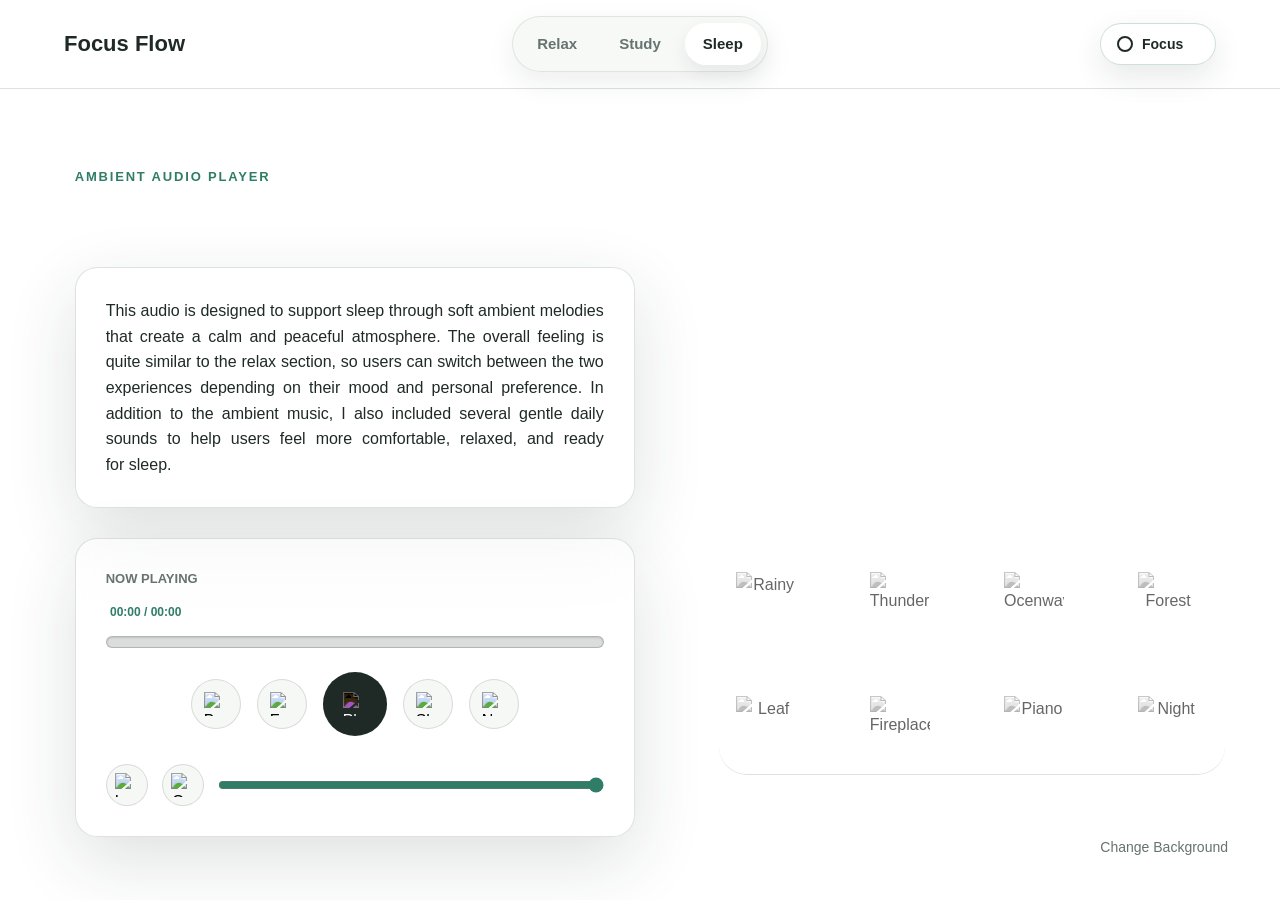
==== sleep.html @ 8169e8b4 "up" ====
<!DOCTYPE html>
<html lang="en">
  <head>
    <meta charset="UTF-8" />
    <meta name="viewport" content="width=device-width, initial-scale=1.0" />
    <title>Focus Flow</title>
    <!-- add the font family of your choice -->
    <link rel="icon" href="image.jpg" type="image/jpg">
    <link rel="stylesheet" href="reset.css" />
    <link rel="stylesheet" href="style.css" />
    <script src="script.js" defer></script>
  </head>
  <body>
     <div id="focus-overlay" class="hidden"></div>

    <!-- Header Section -->
    <header class="site-header">
      <a class="logo" href="#">Focus Flow</a>
<nav class="navbar" aria-label="Main navigation">
  <a href="index.html">Relax</a>
  <a href="study.html">Study</a>
  <a class="active" href="sleep.html">Sleep</a>
</nav>
      </nav>
      <button
        id="focus-btn"
        type="button"
        aria-pressed="false"
        onclick="toggleFocusMode()"
      >
        <span class="focus-btn-icon" aria-hidden="true"></span>
        <span class="focus-btn-text">Focus</span>
      </button>
    </header>

        <video autoplay loop muted plays-inline 
    class ="back-video" id ="bg-video2">
      <source src ="sleep.mp4" type ="video/mp4">
    </video>

<button id = "change-bg-btn" onclick="nextBackground()">
  Change Background
</button>

    <!-- Main Content Section -->
    <main>
      <section class="container">
       <div class="main-content">
          <p class="left-side">Ambient audio player</p>
          <h1 style = " color:rgb(255, 255, 255)">Sleep Music</h1>
          <p class="intro"
          style = "text-align: justify;">
           This audio is designed to support sleep through soft ambient melodies that create a calm and peaceful atmosphere. 
           The overall feeling is quite similar to the relax section, so users can switch between the two experiences depending on their mood and personal preference. 
           In addition to the ambient music, I also included several gentle daily sounds to help users feel more comfortable, relaxed, and ready for sleep.
          </p>
    <!-- Media Player Section -->
       <div class="media-player focus-target">
         <div class="track-info">
              <span>Now playing</span>
            </div>
        <audio id="custom-audio-player" controls>
          <source
            src="https://thelongesthumstore.sgp1.cdn.digitaloceanspaces.com/IM-2250/erokia_ambient-wave-56-msfxp7-78.mp3"
            type="audio/mp3"
          />
        </audio>

          <div id="time-box" class="focus-visible">
            <span id="curtimetext">00:00</span> /
            <span id="durtimetext">00:00</span>
          </div>

          <div class="progress-bar focus-visible">
            <span id="progress-bar-fill"></span>
          </div>

           <div class="custom-controls"
           style="justify-content: center;">

             <button id="back-part-2" onclick="toggleBack2()">
            <img
              id="Back"
              src="https://img.icons8.com/?size=100&id=410&format=png&color=000000"
              alt="Back Button"
              width="24"
              height="24"
            />
          </button>

            <button id="fast" onclick="toggleFast()">
            <img
              id="fast-img"
              src="https://img.icons8.com/?size=100&id=406&format=png&color=000000"
              alt="Fast Button"
              width="24"
              height="24"
            />
          </button>

          <button id="play-pause-btn" onclick="togglePlayPause()"
           style="justify-content: center;">
            <img
              id="play-pause-img"
              src="https://img.icons8.com/ios-glyphs/30/play--v1.png"
              alt="Play Button"
              width="24"
              height="24"
            />
          </button>

            <button id="slow" onclick="toggleSlow()">
            <img
              id="slow-img"
              src="https://img.icons8.com/?size=100&id=404&format=png&color=000000"
              alt="Slow Button"
              width="24"
              height="24"
            />
          </button>

          <button id="end" onclick="toggleEnd()">
            <img
              id="end-img"
              src="https://img.icons8.com/?size=100&id=408&format=png&color=000000"
              alt="Next Button"
              width="24"
              height="24"
            />
          </button>

      </div>

       <div class="volume-controls"  >

          <button id="loop-sound" onclick="toggleLoop()">
              <img
              id="loop-img"
              src="https://img.icons8.com/?size=100&id=412&format=png&color=000000"
              alt="Loop Button"
              width="24"
              height="24"
              />
          </button>

          <button id="on-off-sound" onclick="toggleOnOff()">
              <img
              id="on-off-img"
              src="https://img.icons8.com/?size=100&id=641&format=png&color=000000"
              alt="On Sound Button"
              width="24"
              height="24"
              />
          </button>
          <input id="volume-slider" type="range" min="0" max="100" value="100" step="1">
          </div>
          </div> 
       </div>

          <div class="main-image"
          style ="margin-bottom: -135px;">


          <audio id="rainy-audio" loop>
          <source 
          src="rainy.mp3"
          type="audio/mp3"
          />
          </audio>
          <button id="rainy-sound" onclick="toggleRainy()">
          <img
            src="https://img.icons8.com/?size=100&id=656&format=png&color=000000"
            alt="Rainy"
          />
          </button>


          <audio id ="thunderstorm-audio" loop>
            <source 
            src="thunderstorm.mp3"
            type="audio/mp3"
            />
          </audio>
          <button id="thunderstorm-sound" onclick="toggleThunderstorm()">
          <img 
          src="https://img.icons8.com/?size=100&id=41144&format=png&color=000000"
          alt="Thunderstorm"
          />
          </button>


          <audio id ="ocean-audio" loop>
            <source 
            src="ocean.mp3"
            type="audio/mp3"
            />
          </audio>
          <button id="ocean-sound" onclick="toggleOcean()">
          <img
          src="https://img.icons8.com/?size=100&id=3023&format=png&color=000000"
          alt="Ocenwave"
          />
          </button>


          <audio id ="forest-audio" loop>
            <source 
            src="forest.mp3"
            type="audio/mp3"
            />
          </audio>
          <button id="forest-sound" onclick="toggleForest()">
          <img
          src="https://img.icons8.com/?size=100&id=c7F4PAaUzo4O&format=png&color=000000"
          alt="Forest"
          />
          </button>


          <audio id ="leaf-audio" loop>
            <source 
            src="leaf.mp3"
            type="audio/mp3"
            />
          </audio>
          <button id="leaf-sound" onclick="toggleLeaf()">
          <img
          src="https://img.icons8.com/?size=100&id=15803&format=png&color=000000"
          alt="Leaf"
          />
          </button>


          <audio id ="fire-audio" loop>
            <source 
            src="fire.mp3"
            type="audio/mp3"
            />
          </audio>
          <button id="fire-sound" onclick="toggleFire()">
          <img
          src="https://img.icons8.com/?size=100&id=39125&format=png&color=000000"
          alt="Fireplace"
          />
          </button>


          <audio id ="piano-audio" loop>
            <source 
            src="piano.mp3"
            type="audio/mp3"
            />
          </audio>
          <button id="piano-sound" onclick="togglePiano()">
          <img
          src="https://img.icons8.com/?size=100&id=1893&format=png&color=000000"
          alt="Piano"
          />
          </button>


          <audio id ="night-audio" loop>
            <source 
            src="night.mp3"
            type="audio/mp3"
            />
          </audio>
          <button id="night-sound" onclick="toggleNight()">
          <img
          src="https://img.icons8.com/?size=100&id=25031&format=png&color=000000"
          alt="Night"
          />
        </div>
      </section>
  </body>
</html>
---- style.css ----
:root {
  --bg: #eef3ef;
  --surface: #ffffff;
  --surface-soft: #f6f8f6;
  --text: #1f2a27;
  --muted: #66736f;
  --line: rgba(31, 42, 39, 0.14);
  --accent: #2f7d67;
  --shadow: 0 24px 70px rgba(31, 42, 39, 0.14);
}

body,
h1,
h2,
p,
ul {
  margin: 0;
  padding: 0;
}

h1 {
  font-size: clamp(45px, 7vw, 50px);
  line-height: 0.95;
  letter-spacing: 0;
}

body {
  min-height: 100vh;
  color: var(--text);
  font-family: "Arial", sans-serif;
  line-height: 1.6;
  display: flex;
  flex-direction: column;
  align-items: center;
  justify-content: space-between;
}

button,
input {
  font: inherit;
}

button {
  border: 0;
}

a {
  color: inherit;
}

/* Add additional styles as needed */

.back-video {
  position: fixed;
  top: 0;
  left: 0;
  width: 100vw;
  height: 100vh;
  object-fit: cover;
  z-index: -1;
  transition: opacity 0.5s ease;
}

#change-bg-btn {
  position: fixed;
  bottom: 30px;
  right: 30px;
  z-index: 9999;
  padding: 12px 22px;
  color: #66736f;
  border: none;
  border-radius: 999px;
  cursor: pointer;
  font-size: 14px;
  background: rgba(255, 255, 255, 0.845);
  backdrop-filter: blur(18px);
}

#change-bg-btn:active {
  transform: scale(0.96);
}

/* Header styling */
.site-header {
  position: sticky;
  top: 0;
  z-index: 20;
  width: 100%;
  display: grid;
  grid-template-columns: 1fr auto 1fr;
  align-items: center;
  gap: 24px;
  padding: 16px clamp(18px, 5vw, 64px);
  background: rgba(255, 255, 255, 0.201);
  border-bottom: 1px solid var(--line);
  backdrop-filter: blur(18px);
}

.logo {
  text-decoration:none;
  font-size: 22px;
  font-weight: 800;
  letter-spacing: 0;
}

/* Navigation styling */
.navbar {
  display: flex;
  align-items: center;
  justify-content: center;
  gap: 6px;
  justify-self: center;
  padding: 6px;
  border: 1px solid rgba(31, 42, 39, 0.1);
  border-radius: 999px;
  background: rgba(246, 248, 246, 0.86);
  box-shadow: 0 10px 28px rgba(31, 42, 39, 0.08);
}

.navbar a {
  position: relative;
  text-decoration: none;
  font-size: 15px;
  font-weight: 700;
  color: var(--muted);
  padding: 9px 18px;
  border-radius: 999px;
  transition:
    color 0.2s ease,
    background-color 0.2s ease,
    box-shadow 0.2s ease;
}

.navbar a:hover {
  color: var(--text);
  background: #ffffff;
  box-shadow: 0 8px 18px rgba(31, 42, 39, 0.08);
}
.navbar a.active {
  color: var(--text);
  background: #ffffff;
  box-shadow: 0 8px 18px rgba(31, 42, 39, 0.08);
}

#focus-overlay {
  position: fixed;
  inset: 0;
  width: 100vw;
  height: 100vh;
  background:
    radial-gradient(circle at center, rgba(255, 255, 255, 0.32), rgba(31, 42, 39, 0.28)),
    rgba(238, 243, 239, 0.68);
  backdrop-filter: blur(8px) saturate(0.9);
  z-index: 80;
}

.hidden {
  display: none;
}

.focus-visible {
  position: relative;
  z-index: 120;
}

#focus-btn {
  position: relative;
  z-index: 120;
  justify-self: end;
  display: inline-flex;
  align-items: center;
  gap: 9px;
  min-width: 116px;
  height: 42px;
  padding: 0 16px;
  border: 1px solid rgba(47, 125, 103, 0.24);
  border-radius: 999px;
  background: rgba(255, 255, 255, 0.84);
  color: var(--text);
  cursor: pointer;
  font-size: 14px;
  font-weight: 800;
  box-shadow: 0 12px 30px rgba(31, 42, 39, 0.1);
  transition:
    transform 0.18s ease,
    background-color 0.18s ease,
    border-color 0.18s ease,
    box-shadow 0.18s ease,
    color 0.18s ease;
}

#focus-btn:hover {
  transform: translateY(-1px);
  border-color: rgba(47, 125, 103, 0.5);
  background: #ffffff;
  box-shadow: 0 16px 34px rgba(31, 42, 39, 0.14);
}

#focus-btn:focus-visible {
  outline: 3px solid rgba(47, 125, 103, 0.28);
  outline-offset: 3px;
}

.focus-btn-icon {
  width: 16px;
  height: 16px;
  border: 2px solid currentColor;
  border-radius: 50%;
  box-shadow: inset 0 0 0 4px #ffffff;
}

body.is-focus-mode {
  overflow: hidden;
}

body.is-focus-mode .site-header {
  z-index: 130;
  border-color: transparent;
  background: transparent;
  backdrop-filter: none;
  pointer-events: none;
}

body.is-focus-mode .logo,
body.is-focus-mode .navbar {
  opacity: 0;
  visibility: hidden;
}

body.is-focus-mode .focus-target {
  z-index: 120;
  box-shadow:
    0 26px 80px rgba(31, 42, 39, 0.24),
    0 0 0 1px rgba(255, 255, 255, 0.9);
}

body.is-focus-mode #focus-btn {
  border-color: rgba(47, 125, 103, 0.7);
  background: var(--accent);
  color: #ffffff;
  pointer-events: auto;
  box-shadow: 0 18px 38px rgba(47, 125, 103, 0.25);
}

body.is-focus-mode .focus-btn-icon {
  background: #ffffff;
  box-shadow: inset 0 0 0 4px var(--accent);
}

/* Create a container for the main content */
.container {
  min-height: calc(100vh - 92px);
  display: grid;
  grid-template-columns: minmax(0, 1.05fr) minmax(360px, 0.95fr);
  align-items: center;
  gap: clamp(24px, 5vw, 64px);
  padding: 46px 0 34px;
}

/* imgage on right side*/
.main-content {
  max-width: 560px;
}

.main-image {
  margin-top: 190px;
  display: grid;
  grid-template-columns: repeat(4, 1fr);
  margin-left: 20px;
  gap: 30px; 
  height: 220px;
  width: 100%;
  border-radius: 28px;
  overflow: hidden;
 background: rgba(255, 255, 255, 0.284);
  border-bottom: 1px solid var(--line);
  backdrop-filter: blur(18px);
}

.main-image img {
  filter: grayscale(100%);
  opacity: 0.6;
  transition: all 0.2s ease;
  margin-left: 17px;
  width: 60px;
  height: 60px;
  object-fit: cover;
}

.main-image img:hover {
  filter: none;
  opacity: 1;
  transform: scale(1.1);
}

#rainy-sound {
  background: transparent;
  border: none;           
  padding: 0;            
  cursor: pointer;
}

#thunderstorm-sound {
  background: transparent;
  border: none;           
  padding: 0;            
  cursor: pointer;
}

#ocean-sound {
  background: transparent;
  border: none;           
  padding: 0;            
  cursor: pointer;
}

#forest-sound {
  background: transparent;
  border: none;           
  padding: 0;            
  cursor: pointer;
}

#leaf-sound {
  background: transparent;
  border: none;           
  padding: 0;            
  cursor: pointer;
}

#fire-sound {
  background: transparent;
  border: none;           
  padding: 0;            
  cursor: pointer;
}

#piano-sound {
  background: transparent;
  border: none;           
  padding: 0;            
  cursor: pointer;
}

#night-sound {
  background: transparent;
  border: none;           
  padding: 0;            
  cursor: pointer;
}

/* edit left side*/
.left-side {
  margin-bottom: 10px;
  color: var(--accent);
  font-size: 13px;
  font-weight: 800;
  letter-spacing: 0.14em;
  text-transform: uppercase;
}

/* Media player styling */
.intro {
  margin: 22px 0 30px;
  padding: clamp(20px, 4vw, 30px);
  border: 1px solid var(--line);
  border-radius: 22px;
  background: rgba(255, 255, 255, 0.315);
  box-shadow: var(--shadow);
  backdrop-filter: blur(18px);
}

.media-player {
  position: relative;
  width: 100%;
  display: grid;
  gap: 18px;
  padding: clamp(20px, 4vw, 30px);
  border: 1px solid var(--line);
  border-radius: 22px;
  background: rgba(255, 255, 255, 0.446);
  box-shadow: var(--shadow);
  backdrop-filter: blur(18px);
}

.media-player audio {
  display: none;
  max-width: 100%;
}

.track-info {
  display: grid;
  gap: 2px;
}

.track-info span {
  color: var(--muted);
  font-size: 13px;
  font-weight: 700;
  text-transform: uppercase;
}

.custom-controls,
.volume-controls {
  display: flex;
  align-items: center;
}

.custom-controls {
  justify-content: center;
  gap: 16px;
  padding: 6px 0;
}

.volume-controls {
  justify-content: space-between;
  gap: 14px;
  padding-top: 4px;
}

.custom-controls button,
.volume-controls button {
  display: grid;
  place-items: center;
  cursor: pointer;
  border: 1px solid var(--line);
  border-radius: 50%;
  background: var(--surface-soft);
  transition:
    transform 0.18s ease,
    background-color 0.18s ease,
    border-color 0.18s ease;
}

.custom-controls button {
  width: 50px;
  height: 50px;
}

#play-pause-btn {
  width: 64px;
  height: 64px;
  background: var(--text);
}

#play-pause-btn img {
  filter: invert(1);
}

.volume-controls button {
  width: 42px;
  height: 42px;
  flex: 0 0 auto;
}

.custom-controls button:hover,
.volume-controls button:hover {
  transform: translateY(-2px);
  background: #ffffff;
  border-color: rgba(47, 125, 103, 0.42);
}

.volume-controls button.is-active {
  background: rgba(47, 125, 103, 0.12);
  border-color: rgba(47, 125, 103, 0.6);
}

#volume-slider {
  width: 100%;
  min-width: 120px;
  accent-color: var(--accent);
}

.progress-bar {
  position: relative;
  border-radius: 50px;
  border: 1px solid rgba(31, 42, 39, 0.22);
  width: 100%;
  height: 12px;
  background: rgba(31, 42, 39, 0.16);
  margin-top: 10px;
  cursor: pointer;
  touch-action: none;
  user-select: none;
  z-index: 4000;
  box-shadow: inset 0 1px 2px rgba(31, 42, 39, 0.14);
  transition:
    height 0.16s ease,
    border-color 0.16s ease,
    background-color 0.16s ease;
}

.progress-bar::before {
  content: "";
  position: absolute;
  inset: -10px 0;
}

.progress-bar span {
  position: relative;
  display: block;
  width: 0;
  height: 100%;
  border-radius: inherit;
  background: var(--accent);
  transition: width 0.12s linear;
  animation: colorChange 70s infinite alternate;
  will-change: width;
}

.progress-bar span::after {
  content: "";
  position: absolute;
  top: 50%;
  right: -8px;
  width: 18px;
  height: 18px;
  border: 3px solid #ffffff;
  border-radius: 50%;
  background: var(--accent);
  box-shadow: 0 5px 14px rgba(31, 42, 39, 0.2);
  transform: translateY(-50%) scale(0.9);
  opacity: 0;
  transition:
    opacity 0.16s ease,
    transform 0.16s ease;
}

.progress-bar:hover,
.progress-bar.is-seeking {
  height: 14px;
  border-color: rgba(47, 125, 103, 0.42);
  background: rgba(47, 125, 103, 0.16);
}

.progress-bar:hover span::after,
.progress-bar.is-seeking span::after {
  opacity: 1;
  transform: translateY(-50%) scale(1);
}

.progress-bar.is-seeking span {
  transition: none;
}

#time-box{
  display:inline-block;
  width: 80px;
  text-align: center;
  color:#2f7d67;
  font-size: 12px;
  margin-bottom: -15px;
  margin-top: -5px;
  z-index: 4000;
  font-weight: bold;
}


/* Footer styling */
footer {
  color: var(--main-text-color);
  text-align: center;
  padding: 10px 0;
  width: 100%;
}
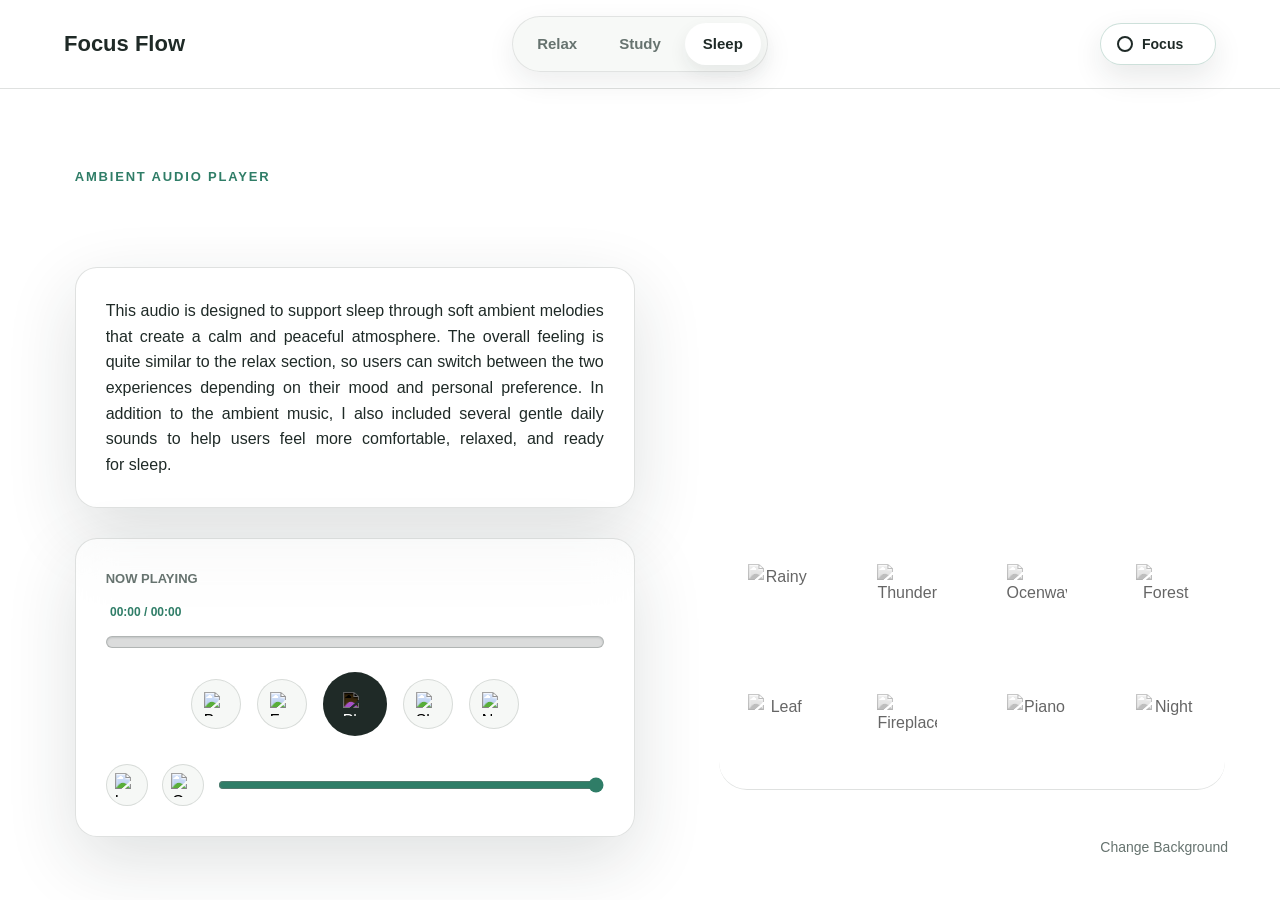
==== commit 4447b067: "up" ====
--- a/sleep.html
+++ b/sleep.html
@@ -161,6 +161,7 @@
           style ="margin-bottom: -135px;">
 
 
+          <div class ="sound-item">
           <audio id="rainy-audio" loop>
           <source 
           src="rainy.mp3"
@@ -173,8 +174,11 @@
             alt="Rainy"
           />
           </button>
-
-
+          <input type="range" min="0" max="100" value="100" id="rainy-volume" class="sound-volume" /> 
+          </div>
+
+
+          <div class ="sound-item">
           <audio id ="thunderstorm-audio" loop>
             <source 
             src="thunderstorm.mp3"
@@ -187,8 +191,11 @@
           alt="Thunderstorm"
           />
           </button>
-
-
+          <input type="range" min="0" max="100" value="100" id="thunderstorm-volume" class="sound-volume" /> 
+          </div>
+
+
+          <div class ="sound-item">
           <audio id ="ocean-audio" loop>
             <source 
             src="ocean.mp3"
@@ -201,8 +208,11 @@
           alt="Ocenwave"
           />
           </button>
-
-
+          <input type="range" min="0" max="100" value="100" id="ocean-volume" class="sound-volume" /> 
+          </div>
+
+
+          <div class ="sound-item">
           <audio id ="forest-audio" loop>
             <source 
             src="forest.mp3"
@@ -215,8 +225,11 @@
           alt="Forest"
           />
           </button>
-
-
+          <input type="range" min="0" max="100" value="100" id="forest-volume" class="sound-volume" /> 
+          </div>
+
+
+          <div class ="sound-item">
           <audio id ="leaf-audio" loop>
             <source 
             src="leaf.mp3"
@@ -229,8 +242,11 @@
           alt="Leaf"
           />
           </button>
-
-
+          <input type="range" min="0" max="100" value="100" id="leaf-volume" class="sound-volume" /> 
+          </div>
+
+
+          <div class ="sound-item">
           <audio id ="fire-audio" loop>
             <source 
             src="fire.mp3"
@@ -243,8 +259,11 @@
           alt="Fireplace"
           />
           </button>
-
-
+          <input type="range" min="0" max="100" value="100" id="fire-volume" class="sound-volume" /> 
+          </div>
+
+
+          <div class ="sound-item">
           <audio id ="piano-audio" loop>
             <source 
             src="piano.mp3"
@@ -257,8 +276,11 @@
           alt="Piano"
           />
           </button>
-
-
+          <input type="range" min="0" max="100" value="100" id="piano-volume" class="sound-volume" /> 
+          </div>
+
+
+          <div class ="sound-item">
           <audio id ="night-audio" loop>
             <source 
             src="night.mp3"
@@ -270,6 +292,10 @@
           src="https://img.icons8.com/?size=100&id=25031&format=png&color=000000"
           alt="Night"
           />
+          </button>
+          <input type="range" min="0" max="100" value="100" id="night-volume" class="sound-volume" /> 
+          </div>
+
         </div>
       </section>
   </body>
--- a/style.css
+++ b/style.css
@@ -267,24 +267,24 @@
   display: grid;
   grid-template-columns: repeat(4, 1fr);
   margin-left: 20px;
-  gap: 30px; 
-  height: 220px;
+  gap: 10px; 
+  height: 250px;
   width: 100%;
   border-radius: 28px;
   overflow: hidden;
- background: rgba(255, 255, 255, 0.284);
+  background: rgba(255, 255, 255, 0.284);
   border-bottom: 1px solid var(--line);
   backdrop-filter: blur(18px);
 }
 
 .main-image img {
+  justify-content: center;
   filter: grayscale(100%);
   opacity: 0.6;
   transition: all 0.2s ease;
-  margin-left: 17px;
   width: 60px;
   height: 60px;
-  object-fit: cover;
+  margin-top: -10px;
 }
 
 .main-image img:hover {
@@ -293,12 +293,41 @@
   transform: scale(1.1);
 }
 
+.main-image button.active img {
+  filter: none;
+  opacity: 1;
+  transform: scale(1.1);
+}
+
+.sound-item {
+  position: relative;
+  display: flex;
+  justify-content: center;
+  align-items: center;
+}
+
+.sound-volume {
+  position: absolute;
+  bottom: 7px;
+  left: 52%;
+  transform: translateX(-50%);
+  width: 80px;
+  opacity: 0;
+  transition: all 0.3s ease;
+  accent-color: white;
+}
+
+.sound-item button.active + .sound-volume {
+  opacity: 1;
+}
+
 #rainy-sound {
   background: transparent;
   border: none;           
   padding: 0;            
   cursor: pointer;
 }
+
 
 #thunderstorm-sound {
   background: transparent;
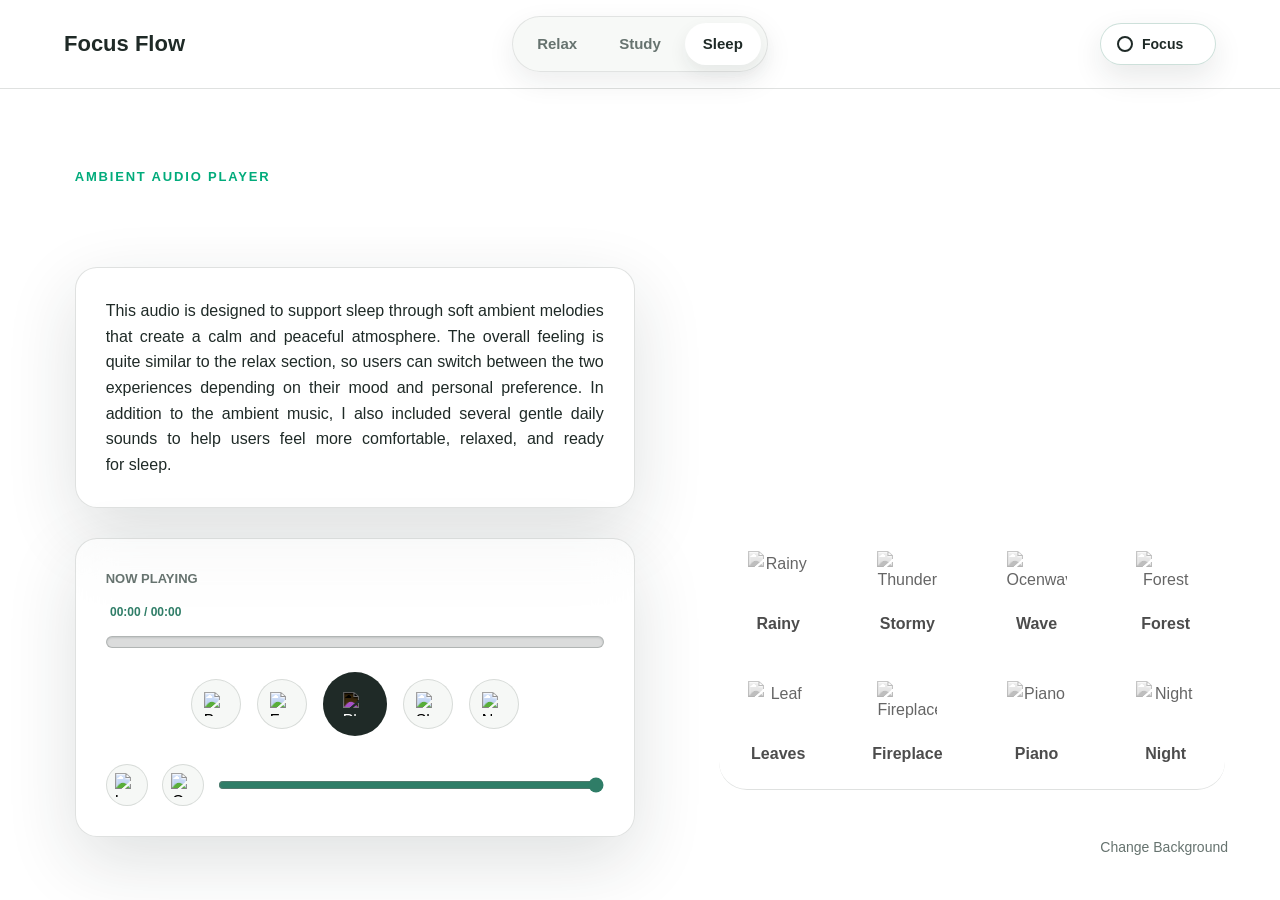
==== commit b07b663d: "up" ====
--- a/sleep.html
+++ b/sleep.html
@@ -175,6 +175,7 @@
           />
           </button>
           <input type="range" min="0" max="100" value="100" id="rainy-volume" class="sound-volume" /> 
+          <p style="color: #4c4c4c"><b> Rainy</b> </p>
           </div>
 
 
@@ -192,6 +193,7 @@
           />
           </button>
           <input type="range" min="0" max="100" value="100" id="thunderstorm-volume" class="sound-volume" /> 
+          <p style="color: #4c4c4c"><b> Stormy </b> </p>
           </div>
 
 
@@ -209,6 +211,7 @@
           />
           </button>
           <input type="range" min="0" max="100" value="100" id="ocean-volume" class="sound-volume" /> 
+          <p style="color: #4c4c4c"><b> Wave </b> </p>
           </div>
 
 
@@ -226,6 +229,7 @@
           />
           </button>
           <input type="range" min="0" max="100" value="100" id="forest-volume" class="sound-volume" /> 
+          <p style="color: #4c4c4c"><b> Forest </b> </p>
           </div>
 
 
@@ -243,6 +247,7 @@
           />
           </button>
           <input type="range" min="0" max="100" value="100" id="leaf-volume" class="sound-volume" /> 
+          <p style="color: #4c4c4c"><b> Leaves </b> </p>
           </div>
 
 
@@ -260,6 +265,7 @@
           />
           </button>
           <input type="range" min="0" max="100" value="100" id="fire-volume" class="sound-volume" /> 
+          <p style="color: #4c4c4c"><b> Fireplace </b> </p>
           </div>
 
 
@@ -277,6 +283,7 @@
           />
           </button>
           <input type="range" min="0" max="100" value="100" id="piano-volume" class="sound-volume" /> 
+          <p style="color: #4c4c4c"><b> Piano </b> </p>
           </div>
 
 
@@ -294,6 +301,7 @@
           />
           </button>
           <input type="range" min="0" max="100" value="100" id="night-volume" class="sound-volume" /> 
+          <p style="color: #4c4c4c"><b> Night </b> </p>
           </div>
 
         </div>
--- a/style.css
+++ b/style.css
@@ -1,6 +1,5 @@
 :root {
-  --bg: #eef3ef;
-  --surface: #ffffff;
+
   --surface-soft: #f6f8f6;
   --text: #1f2a27;
   --muted: #66736f;
@@ -304,6 +303,7 @@
   display: flex;
   justify-content: center;
   align-items: center;
+  flex-direction: column;
 }
 
 .sound-volume {
@@ -381,7 +381,7 @@
 /* edit left side*/
 .left-side {
   margin-bottom: 10px;
-  color: var(--accent);
+  color: #01ab7b;
   font-size: 13px;
   font-weight: 800;
   letter-spacing: 0.14em;
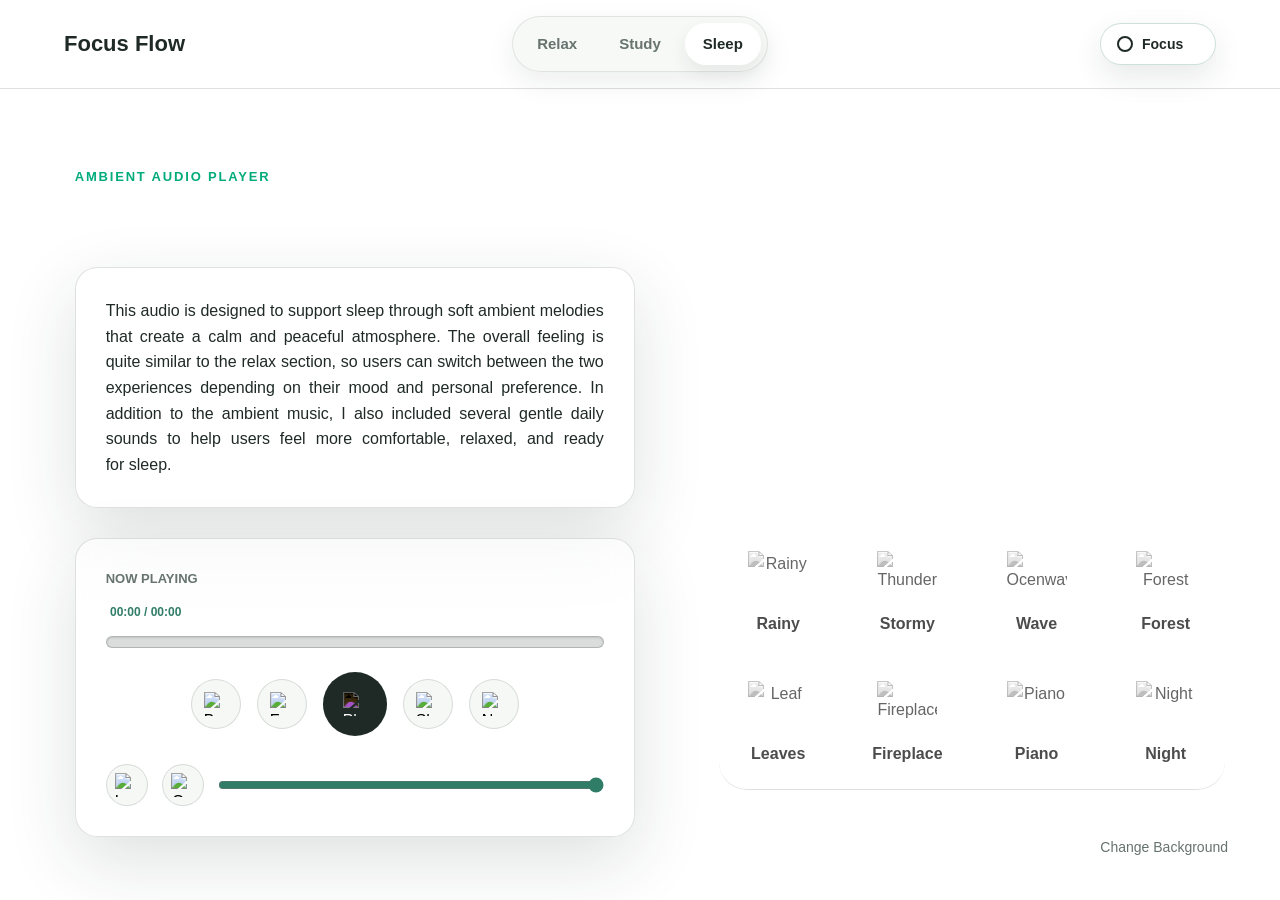
==== commit 5e24d885: "." ====
--- a/sleep.html
+++ b/sleep.html
@@ -5,6 +5,7 @@
     <meta name="viewport" content="width=device-width, initial-scale=1.0" />
     <title>Focus Flow</title>
     <!-- add the font family of your choice -->
+     <link href="https://fonts.googleapis.com/css2?family=Space+Grotesk:wght@300;400;500;600&display=swap" rel="stylesheet">
     <link rel="icon" href="image.jpg" type="image/jpg">
     <link rel="stylesheet" href="reset.css" />
     <link rel="stylesheet" href="style.css" />
--- a/style.css
+++ b/style.css
@@ -1,5 +1,4 @@
 :root {
-
   --surface-soft: #f6f8f6;
   --text: #1f2a27;
   --muted: #66736f;
@@ -49,15 +48,13 @@
 
 /* Add additional styles as needed */
 
+/* Background video*/
 .back-video {
   position: fixed;
-  top: 0;
-  left: 0;
   width: 100vw;
   height: 100vh;
   object-fit: cover;
   z-index: -1;
-  transition: opacity 0.5s ease;
 }
 
 #change-bg-btn {
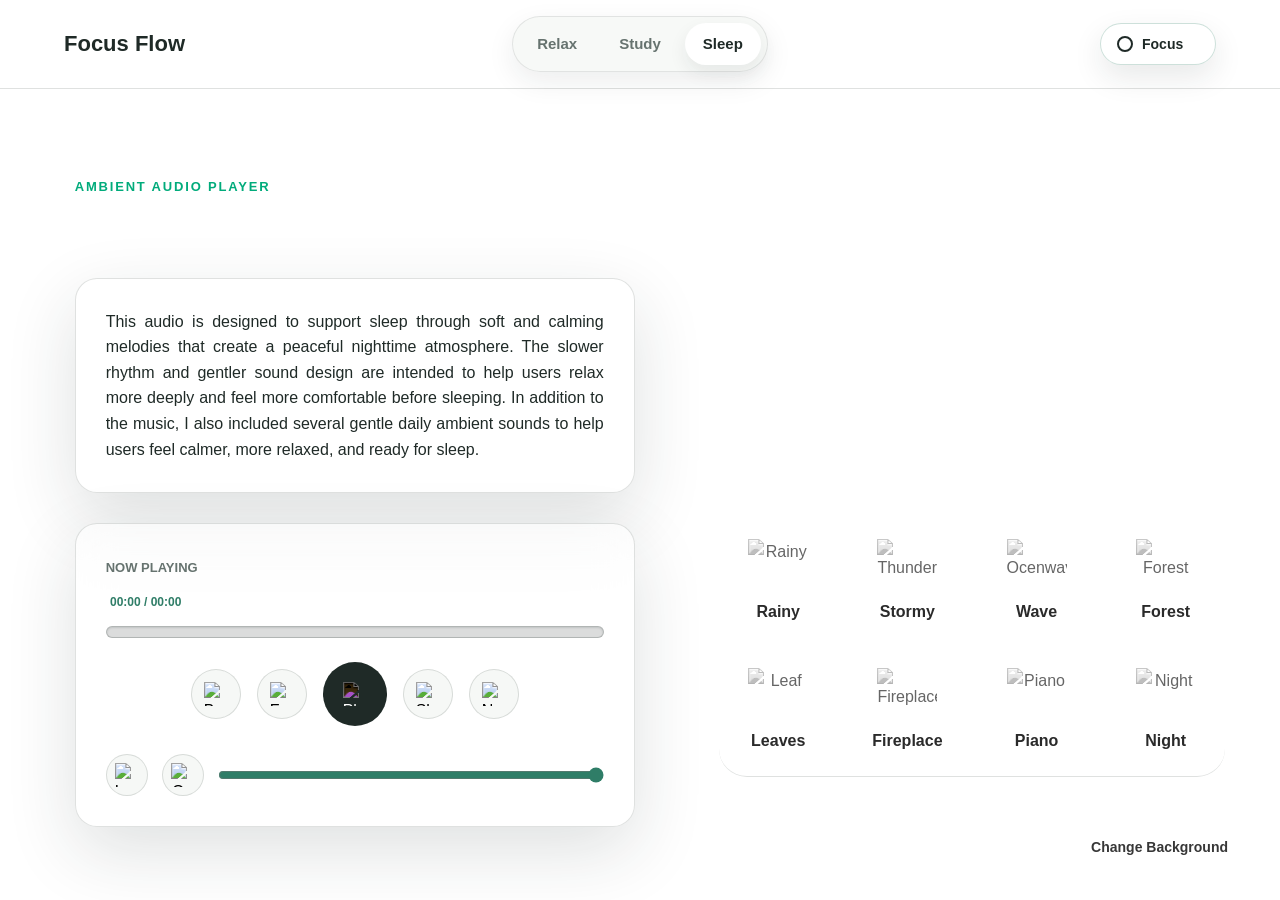
==== commit 50f8e2a9: "today" ====
--- a/sleep.html
+++ b/sleep.html
@@ -39,8 +39,12 @@
       <source src ="sleep.mp4" type ="video/mp4">
     </video>
 
+    <!-- Similar to the previous two sections, for the sleep section I chose softer and calmer backgrounds, 
+mainly focused on nighttime scenes. I wanted these visuals to create a peaceful atmosphere 
+that could help users relax more easily and fall asleep comfortably. -->
+
 <button id = "change-bg-btn" onclick="nextBackground()">
-  Change Background
+  <b>Change Background</b>
 </button>
 
     <!-- Main Content Section -->
@@ -51,15 +55,20 @@
           <h1 style = " color:rgb(255, 255, 255)">Sleep Music</h1>
           <p class="intro"
           style = "text-align: justify;">
-           This audio is designed to support sleep through soft ambient melodies that create a calm and peaceful atmosphere. 
-           The overall feeling is quite similar to the relax section, so users can switch between the two experiences depending on their mood and personal preference. 
-           In addition to the ambient music, I also included several gentle daily sounds to help users feel more comfortable, relaxed, and ready for sleep.
+This audio is designed to support sleep through soft and calming melodies that create a peaceful nighttime atmosphere.
+The slower rhythm and gentler sound design are intended to help users relax more deeply and feel more comfortable before sleeping.
+In addition to the music, I also included several gentle daily ambient sounds to help users feel calmer, more relaxed, and ready for sleep.
           </p>
     <!-- Media Player Section -->
        <div class="media-player focus-target">
          <div class="track-info">
               <span>Now playing</span>
             </div>
+
+            <!-- In this section, I used one of the audio tracks provided in the Canvas assignment materials 
+because I felt that it had a calm ambient style that suited relaxation and sleep very well. 
+For this reason, I decided to include it in this part of the website. -->
+
         <audio id="custom-audio-player" controls>
           <source
             src="https://thelongesthumstore.sgp1.cdn.digitaloceanspaces.com/IM-2250/erokia_ambient-wave-56-msfxp7-78.mp3"
@@ -159,8 +168,10 @@
        </div>
 
           <div class="main-image"
-          style ="margin-bottom: -135px;">
-
+          style ="margin-bottom: -110px;">
+
+<!-- Similar to the study section, I also changed some of the ambient sounds here to better match the sleep atmosphere, 
+such as nighttime ambience and rustling leaf sounds. I felt these sounds could help users relax more easily and sleep more comfortably. -->
 
           <div class ="sound-item">
           <audio id="rainy-audio" loop>
@@ -176,7 +187,7 @@
           />
           </button>
           <input type="range" min="0" max="100" value="100" id="rainy-volume" class="sound-volume" /> 
-          <p style="color: #4c4c4c"><b> Rainy</b> </p>
+          <p style="color: #2a2a2a"><b> Rainy</b> </p>
           </div>
 
 
@@ -194,7 +205,7 @@
           />
           </button>
           <input type="range" min="0" max="100" value="100" id="thunderstorm-volume" class="sound-volume" /> 
-          <p style="color: #4c4c4c"><b> Stormy </b> </p>
+          <p style="color: #2a2a2a"><b> Stormy </b> </p>
           </div>
 
 
@@ -212,7 +223,7 @@
           />
           </button>
           <input type="range" min="0" max="100" value="100" id="ocean-volume" class="sound-volume" /> 
-          <p style="color: #4c4c4c"><b> Wave </b> </p>
+          <p style="color: #2a2a2a"><b> Wave </b> </p>
           </div>
 
 
@@ -230,7 +241,7 @@
           />
           </button>
           <input type="range" min="0" max="100" value="100" id="forest-volume" class="sound-volume" /> 
-          <p style="color: #4c4c4c"><b> Forest </b> </p>
+          <p style="color: #2a2a2a"><b> Forest </b> </p>
           </div>
 
 
@@ -248,7 +259,7 @@
           />
           </button>
           <input type="range" min="0" max="100" value="100" id="leaf-volume" class="sound-volume" /> 
-          <p style="color: #4c4c4c"><b> Leaves </b> </p>
+          <p style="color: #2a2a2a"><b> Leaves </b> </p>
           </div>
 
 
@@ -266,7 +277,7 @@
           />
           </button>
           <input type="range" min="0" max="100" value="100" id="fire-volume" class="sound-volume" /> 
-          <p style="color: #4c4c4c"><b> Fireplace </b> </p>
+          <p style="color: #2a2a2a"><b> Fireplace </b> </p>
           </div>
 
 
@@ -284,7 +295,7 @@
           />
           </button>
           <input type="range" min="0" max="100" value="100" id="piano-volume" class="sound-volume" /> 
-          <p style="color: #4c4c4c"><b> Piano </b> </p>
+          <p style="color: #2a2a2a"><b> Piano </b> </p>
           </div>
 
 
@@ -302,7 +313,7 @@
           />
           </button>
           <input type="range" min="0" max="100" value="100" id="night-volume" class="sound-volume" /> 
-          <p style="color: #4c4c4c"><b> Night </b> </p>
+          <p style="color: #2a2a2a"><b> Night </b> </p>
           </div>
 
         </div>
--- a/style.css
+++ b/style.css
@@ -1,3 +1,4 @@
+/* Here, I adjusted some of the colours and visual design elements to better match the overall idea and atmosphere of my website. */
 :root {
   --surface-soft: #f6f8f6;
   --text: #1f2a27;
@@ -49,6 +50,10 @@
 /* Add additional styles as needed */
 
 /* Background video*/
+/* This is the background video section I designed for the website. 
+Because I had already learned similar CSS techniques in AT1, this part was easier to understand. 
+I watched a YouTube tutorial about animated video backgrounds and used ChatGPT to check my code. 
+After that, I adjusted the positioning, colours, transformations, video size, and background switch button to better fit my website design. */
 .back-video {
   position: fixed;
   width: 100vw;
@@ -63,12 +68,12 @@
   right: 30px;
   z-index: 9999;
   padding: 12px 22px;
-  color: #66736f;
+  color: #373737;
   border: none;
   border-radius: 999px;
   cursor: pointer;
   font-size: 14px;
-  background: rgba(255, 255, 255, 0.845);
+  background: rgba(255, 255, 255, 0.493);
   backdrop-filter: blur(18px);
 }
 
@@ -77,6 +82,10 @@
 }
 
 /* Header styling */
+/* This is the section where I adjusted the header design. 
+I changed the colours, positioning, blur effect, opacity, and other visual details. 
+Similar to the sections above, I was already familiar with these techniques from Assignment 1, 
+so overall I found this part relatively easy to work on. */
 .site-header {
   position: sticky;
   top: 0;
@@ -100,6 +109,10 @@
 }
 
 /* Navigation styling */
+/* The navigation bar was also one of the easier sections for me. 
+As I mentioned, I had already worked on similar features in Assignment 1, 
+so whenever I forgot something, I reviewed my previous work and then adjusted it 
+to better match the design of this assignment. */
 .navbar {
   display: flex;
   align-items: center;
@@ -138,6 +151,13 @@
   box-shadow: 0 8px 18px rgba(31, 42, 39, 0.08);
 }
 
+
+/* Focus Button*/
+/* This is the section where I designed the focus button. 
+This part was newer and more challenging for me because I needed to create a screen overlay effect when the user presses the button. 
+I used ChatGPT to help me understand and build the overlay feature because I was not familiar with it at first. 
+After spending time learning and following the logic step by step, I was eventually able to understand how it worked 
+and rewrite parts of the code myself to complete the feature. After that, I adjusted the colours and visual design to better match my website. */
 #focus-overlay {
   position: fixed;
   inset: 0;
@@ -152,11 +172,6 @@
 
 .hidden {
   display: none;
-}
-
-.focus-visible {
-  position: relative;
-  z-index: 120;
 }
 
 #focus-btn {
@@ -244,6 +259,9 @@
 }
 
 /* Create a container for the main content */
+/* In this section, I created the container layout to divide the website into left and right sections. 
+This helped make the overall design feel more balanced and visually comfortable, while also reducing distraction from the animated background for the user. */
+
 .container {
   min-height: calc(100vh - 92px);
   display: grid;
@@ -254,6 +272,10 @@
 }
 
 /* imgage on right side*/
+/* This is the right section of the website where I designed a container for the smaller ambient sounds. 
+I adjusted the size of the box, images, and the volume controls for each sound to create a more balanced layout.  
+After writing the code myself, I felt that the design did not look very harmonious, 
+so I used ChatGPT to help improve and refine the layout. After that, I made some additional adjustments based on my own preferences and design ideas. */
 .main-content {
   max-width: 560px;
 }
@@ -312,12 +334,18 @@
   opacity: 0;
   transition: all 0.3s ease;
   accent-color: white;
+  cursor: pointer;
 }
 
 .sound-item button.active + .sound-volume {
   opacity: 1;
 }
 
+
+/* This is the right section of the website where I designed a container for the smaller ambient sounds. 
+I adjusted the size of the box, images, and the volume controls for each sound to create a more balanced layout.  
+After writing the code myself, I felt that the design did not look very harmonious, 
+so I used ChatGPT to help improve and refine the layout. After that, I made some additional adjustments based on my own preferences and design ideas. */
 #rainy-sound {
   background: transparent;
   border: none;           
@@ -386,6 +414,10 @@
 }
 
 /* Media player styling */
+/* Now moving to the left side of the website, this section is where I edited the intro àn media-player panel. 
+Similar to the previous sections, this part was relatively simple because I was already familiar with adjusting positioning, borders, and opacity. 
+I decided to place the content inside separate boxes because I felt it would make the information easier to see and read. 
+Since my background uses animated videos, users might have difficulty identifying the content and buttons clearly without having boxed sections. */
 .intro {
   margin: 22px 0 30px;
   padding: clamp(20px, 4vw, 30px);
@@ -409,15 +441,6 @@
   backdrop-filter: blur(18px);
 }
 
-.media-player audio {
-  display: none;
-  max-width: 100%;
-}
-
-.track-info {
-  display: grid;
-  gap: 2px;
-}
 
 .track-info span {
   color: var(--muted);
@@ -425,6 +448,11 @@
   font-weight: 700;
   text-transform: uppercase;
 }
+
+/* In this section, I originally treated .custom-controls and .volume-controls as two completely separate classes. 
+However, after using ChatGPT to help fix some issues, I realised that I could apply the same styling to both classes by grouping them together. 
+After understanding this, I continued adjusting the layout and spacing to make the design feel more balanced. 
+I also used ChatGPT to help refine and simplify the code, then rewrote and removed unnecessary parts based on my own understanding and design preferences. */
 
 .custom-controls,
 .volume-controls {
@@ -463,16 +491,6 @@
   height: 50px;
 }
 
-#play-pause-btn {
-  width: 64px;
-  height: 64px;
-  background: var(--text);
-}
-
-#play-pause-btn img {
-  filter: invert(1);
-}
-
 .volume-controls button {
   width: 42px;
   height: 42px;
@@ -491,12 +509,32 @@
   border-color: rgba(47, 125, 103, 0.6);
 }
 
+/* In this section, I adjusted the play/pause button to make it visually different from the other buttons. 
+I also refined the volume slider to create a cleaner and more visually balanced design. */
+
+#play-pause-btn {
+  width: 64px;
+  height: 64px;
+  background: var(--text);
+}
+
+#play-pause-btn img {
+  filter: invert(1);
+}
+
 #volume-slider {
   width: 100%;
   min-width: 120px;
   accent-color: var(--accent);
-}
-
+  cursor: pointer;
+}
+
+/* Profress Bar*/
+/* This progress bar section was developed from the original progress bar provided in the example code. 
+At first, I watched YouTube tutorials to learn more about how progress bars work, then I wrote and adjusted the structure myself 
+while using ChatGPT to help explain and guide me through the visual effects. 
+After that, I refined the hover and after effects, colours, layout, and overall styling based on my own preferences. 
+I also applied concepts I had learned, such as styling multiple classes together to make the code cleaner and more efficient. */
 .progress-bar {
   position: relative;
   border-radius: 50px;
@@ -506,20 +544,12 @@
   background: rgba(31, 42, 39, 0.16);
   margin-top: 10px;
   cursor: pointer;
-  touch-action: none;
-  user-select: none;
   z-index: 4000;
   box-shadow: inset 0 1px 2px rgba(31, 42, 39, 0.14);
   transition:
     height 0.16s ease,
     border-color 0.16s ease,
     background-color 0.16s ease;
-}
-
-.progress-bar::before {
-  content: "";
-  position: absolute;
-  inset: -10px 0;
 }
 
 .progress-bar span {
@@ -530,7 +560,6 @@
   border-radius: inherit;
   background: var(--accent);
   transition: width 0.12s linear;
-  animation: colorChange 70s infinite alternate;
   will-change: width;
 }
 
@@ -569,6 +598,8 @@
   transition: none;
 }
 
+/* This section is used to adjust the running time display, text colour, font size, and other smaller visual details 
+to make the audio player look cleaner and easier to read. */
 #time-box{
   display:inline-block;
   width: 80px;
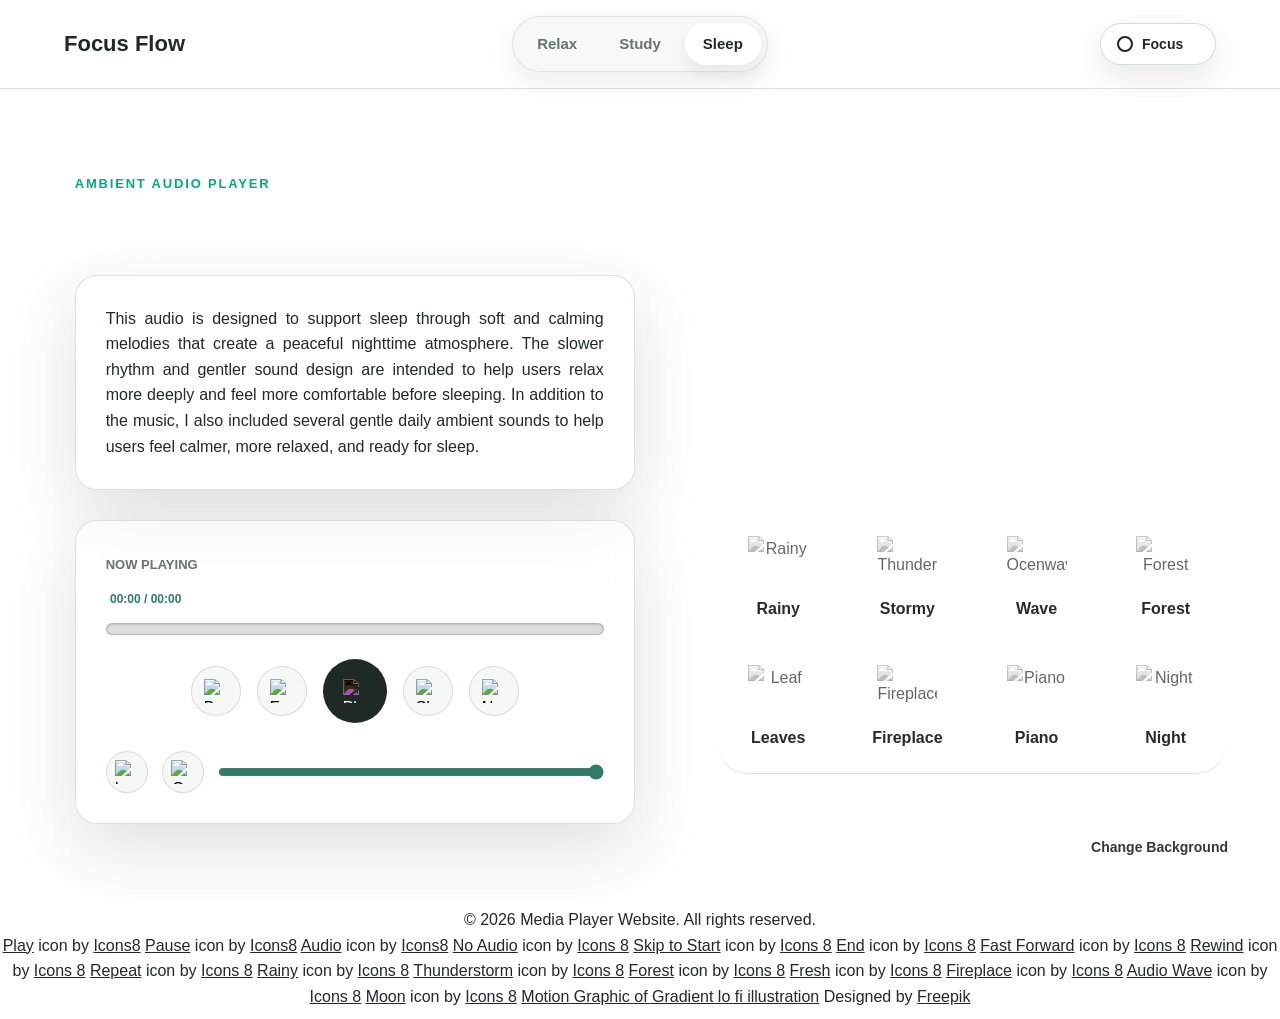
==== commit 694b1c4e: "today" ====
--- a/sleep.html
+++ b/sleep.html
@@ -318,5 +318,43 @@
 
         </div>
       </section>
+      </main>
+      <footer>
+      <p>&copy; 2026 Media Player Website. All rights reserved.</p>
+      <a href="https://icons8.com/icon/59862/play">Play</a> icon by
+      <a href="https://icons8.com">Icons8</a>
+      <a href="https://icons8.com/icon/61012/pause">Pause</a> icon by
+      <a href="https://icons8.com">Icons8</a>
+      <a href="https://icons8.com/icon/641/audio">Audio</a> icon by
+      <a href="https://icons8.com">Icons8</a>
+      <a href="https://icons8.com/icon/7900/no-audio">No Audio</a> icon by
+      <a href="https://icons8.com">Icons 8</a>
+      <a href="https://icons8.com/icon/410/skip-to-start">Skip to Start</a> icon by 
+      <a href="https://icons8.com">Icons 8</a>
+      <a href="https://icons8.com/icon/408/end">End</a> icon by
+      <a href="https://icons8.com">Icons 8</a>
+      <a href="https://icons8.com/icon/404/fast-forward">Fast Forward</a> icon by
+      <a href="https://icons8.com">Icons 8</a>
+      <a href="https://icons8.com/icon/406/rewind">Rewind</a> icon by
+      <a href="https://icons8.com">Icons 8</a>
+      <a href="https://icons8.com/icon/412/repeat">Repeat</a> icon by
+      <a href="https://icons8.com">Icons 8</a>
+      <a href="https://icons8.com/icon/656/rain">Rainy</a> icon by
+      <a href="https://icons8.com">Icons 8</a>
+      <a href="https://icons8.com/icon/41144/cloud-lightning">Thunderstorm</a> icon by
+      <a href="https://icons8.com">Icons 8</a>
+      <a href="https://icons8.com/icon/c7F4PAaUzo4O/forest">Forest</a> icon by
+      <a href="https://icons8.com">Icons 8</a>
+      <a href="https://icons8.com/icon/15803/natural-food">Fresh</a> icon by
+      <a href="https://icons8.com">Icons 8</a>
+      <a href="https://icons8.com/icon/39125/fireplace">Fireplace</a> icon by
+      <a href="https://icons8.com">Icons 8</a>
+      <a href="https://icons8.com/icon/1893/audio-wave">Audio Wave</a> icon by
+      <a href="https://icons8.com">Icons 8</a>
+      <a href="https://icons8.com/icon/25031/crescent-moon">Moon</a> icon by
+      <a href="https://icons8.com">Icons 8</a>  
+      <a href="https://www.magnific.com/free-video/motion-graphic-gradient-lo-fi-illustration_3357123#fromView=resource_detail&position=2&from_element=cross_selling__video">Motion Graphic of Gradient lo fi illustration</a> Designed by
+      <a href="https://www.magnific.com/app">Freepik</a>  
+    </footer>
   </body>
 </html>
--- a/style.css
+++ b/style.css
@@ -619,4 +619,89 @@
   text-align: center;
   padding: 10px 0;
   width: 100%;
-}+}
+/*REFERENCES
+
+Adam Khoury (2014a) Audio Workshop 2 Seek and Volume Range Slider JavaScript Tutorial, YouTube, [https://www.youtube.com/watch?v=L5rnkFNSnE8](https://www.youtube.com/watch?v=L5rnkFNSnE8)
+, accessed 12 May 2026.
+
+—— (2014b) Audio Workshop 3 timeupdate Time Position JavaScript Tutorial, YouTube, [https://www.youtube.com/watch?v=uxOnTwUNxl8](https://www.youtube.com/watch?v=uxOnTwUNxl8)
+, accessed 12 May 2026.
+
+Bro Code (2024) How to create a CSS navigation bar in 6 minutes! 🧭, [www.youtube.com](http://www.youtube.com)
+, [https://www.youtube.com/watch?v=f3uCSh6LIY0](https://www.youtube.com/watch?v=f3uCSh6LIY0)
+, accessed 12 May 2026.
+
+GreatStack (2022) How To Add Video Background In Website Using HTML And CSS Step By Step Tutorial, [www.youtube.com](http://www.youtube.com)
+, [https://www.youtube.com/watch?v=znqUwx0b0HI](https://www.youtube.com/watch?v=znqUwx0b0HI)
+, accessed 12 May 2026.
+
+Pixabay(2021) Download Coffee, Chill, Cup. Royalty-Free Stock Illustration Image, Pixabay.com, [https://pixabay.com/illustrations/coffee-chill-cup-mug-enjoy-drink-6259578/](https://pixabay.com/illustrations/coffee-chill-cup-mug-enjoy-drink-6259578/)
+, accessed 12 May 2026.
+
+Pixabay(2025) Keyboard Typing Sound Effect | Royalty-free Music, Pixabay.com, [https://pixabay.com/sound-effects/film-special-effects-keyboard-typing-sound-effect-335503/](https://pixabay.com/sound-effects/film-special-effects-keyboard-typing-sound-effect-335503/)
+, accessed 12 May 2026.
+
+Pixabay (2022) Deep_South Night Sounds | Royalty-free Music, Pixabay.com, [https://pixabay.com/sound-effects/nature-deep-south-night-sounds-115466/](https://pixabay.com/sound-effects/nature-deep-south-night-sounds-115466/)
+, accessed 12 May 2026.
+
+Pixabay (2023) A train on the Railways | Royalty-free Music, Pixabay.com, [https://pixabay.com/sound-effects/city-a-train-on-the-railways-169416/](https://pixabay.com/sound-effects/city-a-train-on-the-railways-169416/)
+, accessed 12 May 2026.
+
+Pixabay (2023) Ambience Coffee Shop 3 | Royalty-free Music, Pixabay.com, [https://pixabay.com/sound-effects/city-ambience-coffee-shop-3-25813/](https://pixabay.com/sound-effects/city-ambience-coffee-shop-3-25813/)
+, accessed 12 May 2026.
+
+Pixabay (2023) Book Page Turn | Royalty-free Music, Pixabay.com, [https://pixabay.com/sound-effects/film-special-effects-book-page-turn-104314/](https://pixabay.com/sound-effects/film-special-effects-book-page-turn-104314/)
+, accessed 12 May 2026.
+
+Pixabay (2023) pencil write | Royalty-free Music, Pixabay.com, [https://pixabay.com/sound-effects/film-special-effects-pencil-write-73431/](https://pixabay.com/sound-effects/film-special-effects-pencil-write-73431/)
+, accessed 12 May 2026.
+
+Pixabay (2023) soft piano | Royalty-free Music, Pixabay.com, [https://pixabay.com/sound-effects/musical-soft-piano-72454/](https://pixabay.com/sound-effects/musical-soft-piano-72454/)
+, accessed 12 May 2026.
+
+Pixabay (2023) Thunderstorm | Royalty-free Music, Pixabay.com, [https://pixabay.com/sound-effects/nature-thunderstorm-14708/](https://pixabay.com/sound-effects/nature-thunderstorm-14708/)
+, accessed 12 May 2026.
+
+Pixabay (2024) Cafe, Beautiful Wallpaper, Night. Free Stock Video, Pixabay.com, [https://pixabay.com/videos/cafe-night-rain-exterior-203645/](https://pixabay.com/videos/cafe-night-rain-exterior-203645/)
+, accessed 12 May 2026.
+
+Pixabay (2024) Lofi, Cat, Night. Free Stock Video, Pixabay.com, [https://pixabay.com/videos/lofi-cat-night-window-rain-cute-246243/](https://pixabay.com/videos/lofi-cat-night-window-rain-cute-246243/)
+, accessed 12 May 2026.
+
+Pixabay (2025) Anime, Lofi, Cat. Free Stock Video, Pixabay.com, [https://pixabay.com/videos/anime-lofi-cat-cozy-rain-312345/](https://pixabay.com/videos/anime-lofi-cat-cozy-rain-312345/)
+, accessed 12 May 2026.
+
+Pixabay (2025) Cafe, Interior, Coffee Shop. Free Stock Video, Pixabay.com, [https://pixabay.com/videos/cafe-interior-coffee-shop-cozy-270557/](https://pixabay.com/videos/cafe-interior-coffee-shop-cozy-270557/)
+, accessed 12 May 2026.
+
+Pixabay (2025) Forest ambience | Royalty-free Music, Pixabay.com, [https://pixabay.com/sound-effects/nature-forest-ambience-296528/](https://pixabay.com/sound-effects/nature-forest-ambience-296528/)
+, accessed 12 May 2026.
+
+Pixabay (2025) Gentle Rain for Relaxation and Sleep | Royalty-free Music, Pixabay.com, [https://pixabay.com/sound-effects/nature-gentle-rain-for-relaxation-and-sleep-337279/](https://pixabay.com/sound-effects/nature-gentle-rain-for-relaxation-and-sleep-337279/)
+, accessed 12 May 2026.
+
+Pixabay (2025) Gif, Nature, Anime. Free Stock Video, Pixabay.com, [https://pixabay.com/videos/gif-nature-anime-309500/](https://pixabay.com/videos/gif-nature-anime-309500/)
+, accessed 12 May 2026.
+
+Pixabay (2025) Live Wallpaper, Cozy Cabin, Rainy Day. Free Stock Video, Pixabay.com, [https://pixabay.com/videos/live-wallpaper-cozy-cabin-rainy-day-270983/](https://pixabay.com/videos/live-wallpaper-cozy-cabin-rainy-day-270983/)
+, accessed 12 May 2026.
+
+Pixabay (2025) Ocen/ Royalty-free Music, Pixabay, [https://pixabay.com/sound-effects/nature-ocean-75393/](https://pixabay.com/sound-effects/nature-ocean-75393/)
+, accessed 12 May 2026.
+
+Pixabay (2026) Anime, Lofi, Dog. Free Stock Video, Pixabay.com, [https://pixabay.com/videos/anime-lofi-dog-cute-dog-345838/](https://pixabay.com/videos/anime-lofi-dog-cute-dog-345838/)
+, accessed 12 May 2026.
+
+Pixabay (2026) Blocked, Pixabay.com, [https://pixabay.com/videos/lofi-chill-nature-cat-sunrise-270507/](https://pixabay.com/videos/lofi-chill-nature-cat-sunrise-270507/)
+, accessed 12 May 2026.
+
+Pixabay (2026) Blocked Page, Pixabay.com, [https://pixabay.com/sound-effects/nature-soft-wind-314945/](https://pixabay.com/sound-effects/nature-soft-wind-314945/)
+, accessed 12 May 2026.
+
+Pixabay (2026) Fire Ambience | Royalty-free Music, Pixabay.com, [https://pixabay.com/sound-effects/film-special-effects-fire-ambience-528618/](https://pixabay.com/sound-effects/film-special-effects-fire-ambience-528618/)
+, accessed 12 May 2026.
+
+Wilson B (2022) The Science behind Focus, Endel, [https://endel.io/blog/the-science-behind-relaxing-sounds](https://endel.io/blog/the-science-behind-relaxing-sounds)
+, accessed 12 May 2026.
+*/
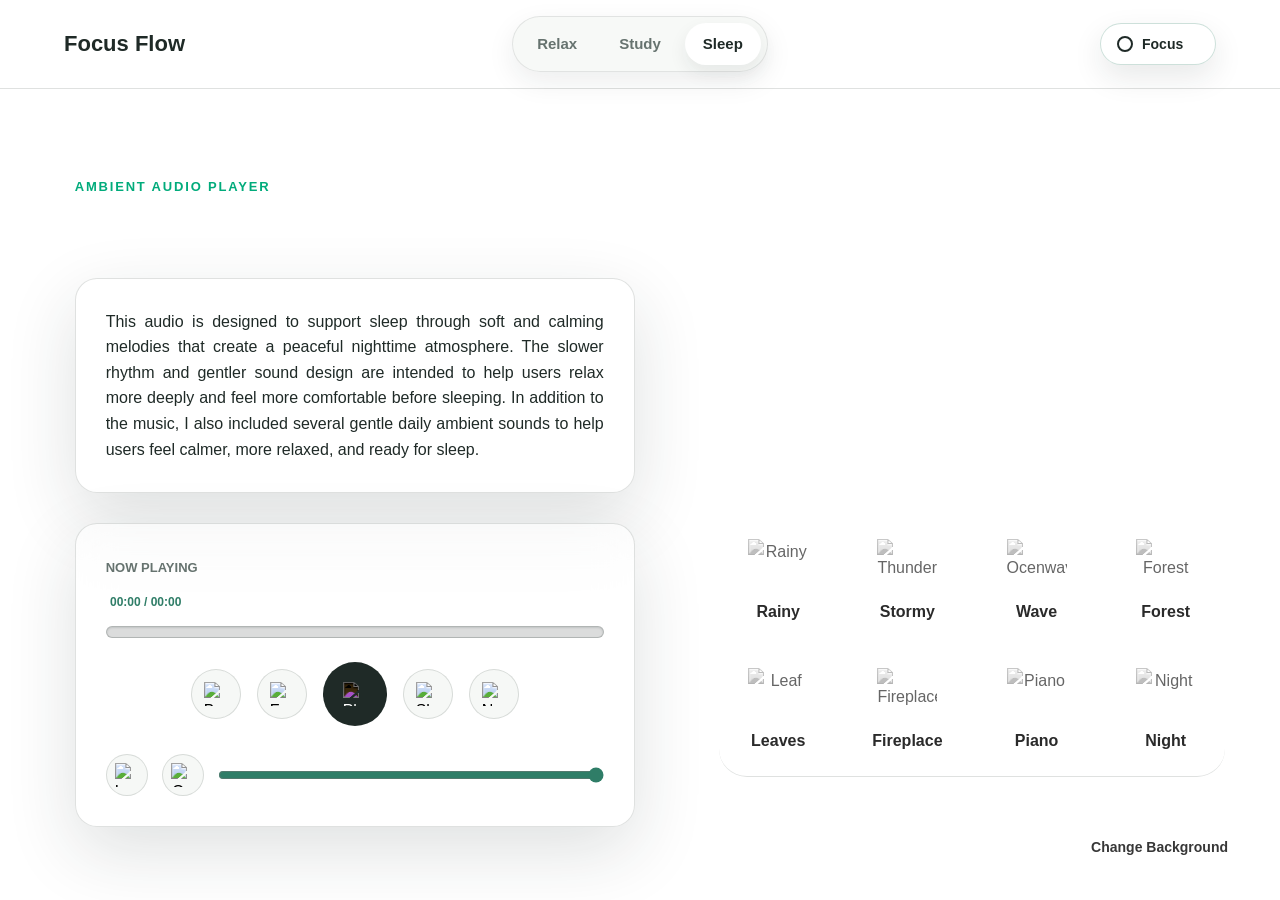
==== commit 109c12d0: "today" ====
--- a/sleep.html
+++ b/sleep.html
@@ -319,7 +319,7 @@
         </div>
       </section>
       </main>
-      <footer>
+     <!-- <footer>
       <p>&copy; 2026 Media Player Website. All rights reserved.</p>
       <a href="https://icons8.com/icon/59862/play">Play</a> icon by
       <a href="https://icons8.com">Icons8</a>
@@ -355,6 +355,6 @@
       <a href="https://icons8.com">Icons 8</a>  
       <a href="https://www.magnific.com/free-video/motion-graphic-gradient-lo-fi-illustration_3357123#fromView=resource_detail&position=2&from_element=cross_selling__video">Motion Graphic of Gradient lo fi illustration</a> Designed by
       <a href="https://www.magnific.com/app">Freepik</a>  
-    </footer>
+    </footer> -->
   </body>
 </html>
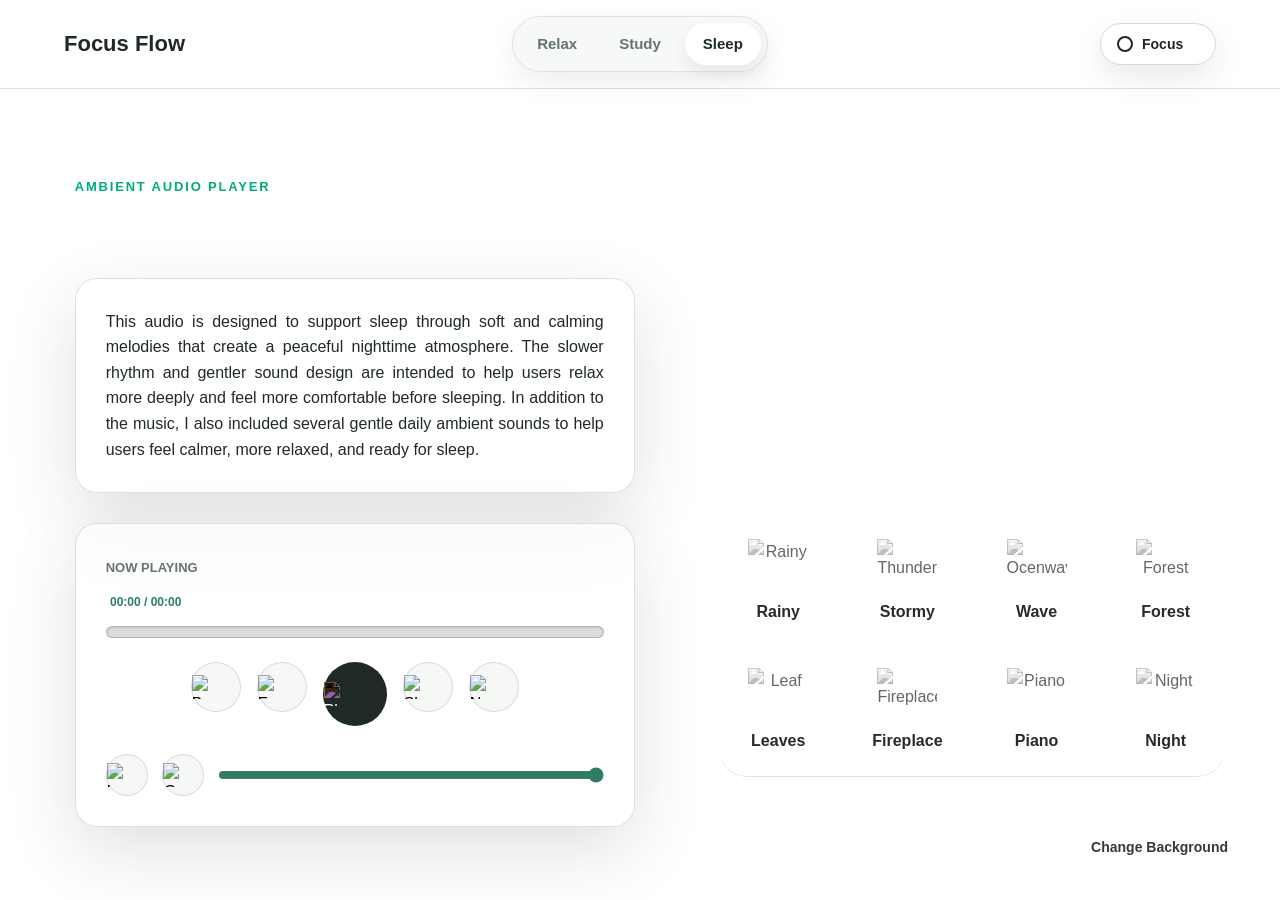
==== commit a1819b7d: "last" ====
--- a/sleep.html
+++ b/sleep.html
@@ -319,7 +319,7 @@
         </div>
       </section>
       </main>
-     <!-- <footer>
+     <!--
       <p>&copy; 2026 Media Player Website. All rights reserved.</p>
       <a href="https://icons8.com/icon/59862/play">Play</a> icon by
       <a href="https://icons8.com">Icons8</a>
@@ -354,7 +354,6 @@
       <a href="https://icons8.com/icon/25031/crescent-moon">Moon</a> icon by
       <a href="https://icons8.com">Icons 8</a>  
       <a href="https://www.magnific.com/free-video/motion-graphic-gradient-lo-fi-illustration_3357123#fromView=resource_detail&position=2&from_element=cross_selling__video">Motion Graphic of Gradient lo fi illustration</a> Designed by
-      <a href="https://www.magnific.com/app">Freepik</a>  
-    </footer> -->
+      <a href="https://www.magnific.com/app">Freepik</a>  -->
   </body>
 </html>
--- a/style.css
+++ b/style.css
@@ -69,7 +69,6 @@
   z-index: 9999;
   padding: 12px 22px;
   color: #373737;
-  border: none;
   border-radius: 999px;
   cursor: pointer;
   font-size: 14px;
@@ -105,7 +104,6 @@
   text-decoration:none;
   font-size: 22px;
   font-weight: 800;
-  letter-spacing: 0;
 }
 
 /* Navigation styling */
@@ -160,7 +158,6 @@
 and rewrite parts of the code myself to complete the feature. After that, I adjusted the colours and visual design to better match my website. */
 #focus-overlay {
   position: fixed;
-  inset: 0;
   width: 100vw;
   height: 100vh;
   background:
@@ -215,7 +212,7 @@
 .focus-btn-icon {
   width: 16px;
   height: 16px;
-  border: 2px solid currentColor;
+  border: 2px solid;
   border-radius: 50%;
   box-shadow: inset 0 0 0 4px #ffffff;
 }
@@ -228,8 +225,6 @@
   z-index: 130;
   border-color: transparent;
   background: transparent;
-  backdrop-filter: none;
-  pointer-events: none;
 }
 
 body.is-focus-mode .logo,
@@ -249,7 +244,6 @@
   border-color: rgba(47, 125, 103, 0.7);
   background: var(--accent);
   color: #ffffff;
-  pointer-events: auto;
   box-shadow: 0 18px 38px rgba(47, 125, 103, 0.25);
 }
 
@@ -306,13 +300,11 @@
 }
 
 .main-image img:hover {
-  filter: none;
   opacity: 1;
   transform: scale(1.1);
 }
 
 .main-image button.active img {
-  filter: none;
   opacity: 1;
   transform: scale(1.1);
 }
@@ -347,59 +339,43 @@
 After writing the code myself, I felt that the design did not look very harmonious, 
 so I used ChatGPT to help improve and refine the layout. After that, I made some additional adjustments based on my own preferences and design ideas. */
 #rainy-sound {
-  background: transparent;
-  border: none;           
-  padding: 0;            
+  background: transparent;                     
   cursor: pointer;
 }
 
 
 #thunderstorm-sound {
-  background: transparent;
-  border: none;           
-  padding: 0;            
+  background: transparent;               
   cursor: pointer;
 }
 
 #ocean-sound {
-  background: transparent;
-  border: none;           
-  padding: 0;            
+  background: transparent;           
   cursor: pointer;
 }
 
 #forest-sound {
-  background: transparent;
-  border: none;           
-  padding: 0;            
+  background: transparent;         
   cursor: pointer;
 }
 
 #leaf-sound {
-  background: transparent;
-  border: none;           
-  padding: 0;            
+  background: transparent;       
   cursor: pointer;
 }
 
 #fire-sound {
-  background: transparent;
-  border: none;           
-  padding: 0;            
+  background: transparent;        
   cursor: pointer;
 }
 
 #piano-sound {
-  background: transparent;
-  border: none;           
-  padding: 0;            
+  background: transparent;           
   cursor: pointer;
 }
 
 #night-sound {
-  background: transparent;
-  border: none;           
-  padding: 0;            
+  background: transparent;          
   cursor: pointer;
 }
 
@@ -429,7 +405,6 @@
 }
 
 .media-player {
-  position: relative;
   width: 100%;
   display: grid;
   gap: 18px;
@@ -457,24 +432,20 @@
 .custom-controls,
 .volume-controls {
   display: flex;
-  align-items: center;
 }
 
 .custom-controls {
-  justify-content: center;
   gap: 16px;
   padding: 6px 0;
 }
 
 .volume-controls {
-  justify-content: space-between;
   gap: 14px;
   padding-top: 4px;
 }
 
 .custom-controls button,
 .volume-controls button {
-  display: grid;
   place-items: center;
   cursor: pointer;
   border: 1px solid var(--line);
@@ -536,7 +507,6 @@
 After that, I refined the hover and after effects, colours, layout, and overall styling based on my own preferences. 
 I also applied concepts I had learned, such as styling multiple classes together to make the code cleaner and more efficient. */
 .progress-bar {
-  position: relative;
   border-radius: 50px;
   border: 1px solid rgba(31, 42, 39, 0.22);
   width: 100%;
@@ -601,7 +571,6 @@
 /* This section is used to adjust the running time display, text colour, font size, and other smaller visual details 
 to make the audio player look cleaner and easier to read. */
 #time-box{
-  display:inline-block;
   width: 80px;
   text-align: center;
   color:#2f7d67;
@@ -612,96 +581,88 @@
   font-weight: bold;
 }
 
-
-/* Footer styling */
-footer {
-  color: var(--main-text-color);
-  text-align: center;
-  padding: 10px 0;
-  width: 100%;
-}
 /*REFERENCES
 
-Adam Khoury (2014a) Audio Workshop 2 Seek and Volume Range Slider JavaScript Tutorial, YouTube, [https://www.youtube.com/watch?v=L5rnkFNSnE8](https://www.youtube.com/watch?v=L5rnkFNSnE8)
-, accessed 12 May 2026.
-
-—— (2014b) Audio Workshop 3 timeupdate Time Position JavaScript Tutorial, YouTube, [https://www.youtube.com/watch?v=uxOnTwUNxl8](https://www.youtube.com/watch?v=uxOnTwUNxl8)
-, accessed 12 May 2026.
-
-Bro Code (2024) How to create a CSS navigation bar in 6 minutes! 🧭, [www.youtube.com](http://www.youtube.com)
-, [https://www.youtube.com/watch?v=f3uCSh6LIY0](https://www.youtube.com/watch?v=f3uCSh6LIY0)
-, accessed 12 May 2026.
-
-GreatStack (2022) How To Add Video Background In Website Using HTML And CSS Step By Step Tutorial, [www.youtube.com](http://www.youtube.com)
-, [https://www.youtube.com/watch?v=znqUwx0b0HI](https://www.youtube.com/watch?v=znqUwx0b0HI)
-, accessed 12 May 2026.
-
-Pixabay(2021) Download Coffee, Chill, Cup. Royalty-Free Stock Illustration Image, Pixabay.com, [https://pixabay.com/illustrations/coffee-chill-cup-mug-enjoy-drink-6259578/](https://pixabay.com/illustrations/coffee-chill-cup-mug-enjoy-drink-6259578/)
-, accessed 12 May 2026.
-
-Pixabay(2025) Keyboard Typing Sound Effect | Royalty-free Music, Pixabay.com, [https://pixabay.com/sound-effects/film-special-effects-keyboard-typing-sound-effect-335503/](https://pixabay.com/sound-effects/film-special-effects-keyboard-typing-sound-effect-335503/)
-, accessed 12 May 2026.
-
-Pixabay (2022) Deep_South Night Sounds | Royalty-free Music, Pixabay.com, [https://pixabay.com/sound-effects/nature-deep-south-night-sounds-115466/](https://pixabay.com/sound-effects/nature-deep-south-night-sounds-115466/)
-, accessed 12 May 2026.
-
-Pixabay (2023) A train on the Railways | Royalty-free Music, Pixabay.com, [https://pixabay.com/sound-effects/city-a-train-on-the-railways-169416/](https://pixabay.com/sound-effects/city-a-train-on-the-railways-169416/)
-, accessed 12 May 2026.
-
-Pixabay (2023) Ambience Coffee Shop 3 | Royalty-free Music, Pixabay.com, [https://pixabay.com/sound-effects/city-ambience-coffee-shop-3-25813/](https://pixabay.com/sound-effects/city-ambience-coffee-shop-3-25813/)
-, accessed 12 May 2026.
-
-Pixabay (2023) Book Page Turn | Royalty-free Music, Pixabay.com, [https://pixabay.com/sound-effects/film-special-effects-book-page-turn-104314/](https://pixabay.com/sound-effects/film-special-effects-book-page-turn-104314/)
-, accessed 12 May 2026.
-
-Pixabay (2023) pencil write | Royalty-free Music, Pixabay.com, [https://pixabay.com/sound-effects/film-special-effects-pencil-write-73431/](https://pixabay.com/sound-effects/film-special-effects-pencil-write-73431/)
-, accessed 12 May 2026.
-
-Pixabay (2023) soft piano | Royalty-free Music, Pixabay.com, [https://pixabay.com/sound-effects/musical-soft-piano-72454/](https://pixabay.com/sound-effects/musical-soft-piano-72454/)
-, accessed 12 May 2026.
-
-Pixabay (2023) Thunderstorm | Royalty-free Music, Pixabay.com, [https://pixabay.com/sound-effects/nature-thunderstorm-14708/](https://pixabay.com/sound-effects/nature-thunderstorm-14708/)
-, accessed 12 May 2026.
-
-Pixabay (2024) Cafe, Beautiful Wallpaper, Night. Free Stock Video, Pixabay.com, [https://pixabay.com/videos/cafe-night-rain-exterior-203645/](https://pixabay.com/videos/cafe-night-rain-exterior-203645/)
-, accessed 12 May 2026.
-
-Pixabay (2024) Lofi, Cat, Night. Free Stock Video, Pixabay.com, [https://pixabay.com/videos/lofi-cat-night-window-rain-cute-246243/](https://pixabay.com/videos/lofi-cat-night-window-rain-cute-246243/)
-, accessed 12 May 2026.
-
-Pixabay (2025) Anime, Lofi, Cat. Free Stock Video, Pixabay.com, [https://pixabay.com/videos/anime-lofi-cat-cozy-rain-312345/](https://pixabay.com/videos/anime-lofi-cat-cozy-rain-312345/)
-, accessed 12 May 2026.
-
-Pixabay (2025) Cafe, Interior, Coffee Shop. Free Stock Video, Pixabay.com, [https://pixabay.com/videos/cafe-interior-coffee-shop-cozy-270557/](https://pixabay.com/videos/cafe-interior-coffee-shop-cozy-270557/)
-, accessed 12 May 2026.
-
-Pixabay (2025) Forest ambience | Royalty-free Music, Pixabay.com, [https://pixabay.com/sound-effects/nature-forest-ambience-296528/](https://pixabay.com/sound-effects/nature-forest-ambience-296528/)
-, accessed 12 May 2026.
-
-Pixabay (2025) Gentle Rain for Relaxation and Sleep | Royalty-free Music, Pixabay.com, [https://pixabay.com/sound-effects/nature-gentle-rain-for-relaxation-and-sleep-337279/](https://pixabay.com/sound-effects/nature-gentle-rain-for-relaxation-and-sleep-337279/)
-, accessed 12 May 2026.
-
-Pixabay (2025) Gif, Nature, Anime. Free Stock Video, Pixabay.com, [https://pixabay.com/videos/gif-nature-anime-309500/](https://pixabay.com/videos/gif-nature-anime-309500/)
-, accessed 12 May 2026.
-
-Pixabay (2025) Live Wallpaper, Cozy Cabin, Rainy Day. Free Stock Video, Pixabay.com, [https://pixabay.com/videos/live-wallpaper-cozy-cabin-rainy-day-270983/](https://pixabay.com/videos/live-wallpaper-cozy-cabin-rainy-day-270983/)
-, accessed 12 May 2026.
-
-Pixabay (2025) Ocen/ Royalty-free Music, Pixabay, [https://pixabay.com/sound-effects/nature-ocean-75393/](https://pixabay.com/sound-effects/nature-ocean-75393/)
-, accessed 12 May 2026.
-
-Pixabay (2026) Anime, Lofi, Dog. Free Stock Video, Pixabay.com, [https://pixabay.com/videos/anime-lofi-dog-cute-dog-345838/](https://pixabay.com/videos/anime-lofi-dog-cute-dog-345838/)
-, accessed 12 May 2026.
-
-Pixabay (2026) Blocked, Pixabay.com, [https://pixabay.com/videos/lofi-chill-nature-cat-sunrise-270507/](https://pixabay.com/videos/lofi-chill-nature-cat-sunrise-270507/)
-, accessed 12 May 2026.
-
-Pixabay (2026) Blocked Page, Pixabay.com, [https://pixabay.com/sound-effects/nature-soft-wind-314945/](https://pixabay.com/sound-effects/nature-soft-wind-314945/)
-, accessed 12 May 2026.
-
-Pixabay (2026) Fire Ambience | Royalty-free Music, Pixabay.com, [https://pixabay.com/sound-effects/film-special-effects-fire-ambience-528618/](https://pixabay.com/sound-effects/film-special-effects-fire-ambience-528618/)
-, accessed 12 May 2026.
-
-Wilson B (2022) The Science behind Focus, Endel, [https://endel.io/blog/the-science-behind-relaxing-sounds](https://endel.io/blog/the-science-behind-relaxing-sounds)
-, accessed 12 May 2026.
-*/+Adam Khoury (2014a) Audio Workshop 2 Seek and Volume Range Slider JavaScript Tutorial, YouTube, https://www.youtube.com/watch?v=L5rnkFNSnE8,
+accessed 12 May 2026.
+
+—— (2014b) Audio Workshop 3 timeupdate Time Position JavaScript Tutorial, YouTube, https://www.youtube.com/watch?v=uxOnTwUNxl8,
+accessed 12 May 2026.
+
+Bro Code (2024) How to create a CSS navigation bar in 6 minutes!, YouTube, https://www.youtube.com/watch?v=f3uCSh6LIY0,
+accessed 12 May 2026.
+
+GreatStack (2022) How To Add Video Background In Website Using HTML And CSS Step By Step Tutorial, https://www.youtube.com/watch?v=znqUwx0b0HI
+accessed 12 May 2026.
+
+Pixabay(2021) Download Coffee, Chill, Cup. Royalty-Free Stock Illustration Image, Pixabay.com, https://pixabay.com/illustrations/coffee-chill-cup-mug-enjoy-drink-6259578/,
+accessed 12 May 2026.
+
+Pixabay(2025) Keyboard Typing Sound Effect | Royalty-free Music, Pixabay.com, https://pixabay.com/sound-effects/film-special-effects-keyboard-typing-sound-effect-335503/,
+accessed 12 May 2026.
+
+Pixabay (2022) Deep_South Night Sounds | Royalty-free Music, Pixabay.com, https://pixabay.com/sound-effects/nature-deep-south-night-sounds-115466/,
+accessed 12 May 2026.
+
+Pixabay (2023) A train on the Railways | Royalty-free Music, Pixabay.com, https://pixabay.com/sound-effects/city-a-train-on-the-railways-169416/,
+accessed 12 May 2026.
+
+Pixabay (2023) Ambience Coffee Shop 3 | Royalty-free Music, Pixabay.com, https://pixabay.com/sound-effects/city-ambience-coffee-shop-3-25813/,
+accessed 12 May 2026.
+
+Pixabay (2023) Book Page Turn | Royalty-free Music, Pixabay.com, https://pixabay.com/sound-effects/film-special-effects-book-page-turn-104314/,
+accessed 12 May 2026.
+
+Pixabay (2023) pencil write | Royalty-free Music, Pixabay.com, https://pixabay.com/sound-effects/film-special-effects-pencil-write-73431/,
+accessed 12 May 2026.
+
+Pixabay (2023) soft piano | Royalty-free Music, Pixabay.com, https://pixabay.com/sound-effects/musical-soft-piano-72454/,
+accessed 12 May 2026.
+
+Pixabay (2023) Thunderstorm | Royalty-free Music, Pixabay.com, https://pixabay.com/sound-effects/nature-thunderstorm-14708/,
+accessed 12 May 2026.
+
+Pixabay (2024) Cafe, Beautiful Wallpaper, Night. Free Stock Video, Pixabay.com, https://pixabay.com/videos/cafe-night-rain-exterior-203645/,
+accessed 12 May 2026.
+
+Pixabay (2024) Lofi, Cat, Night. Free Stock Video, Pixabay.com, https://pixabay.com/videos/lofi-cat-night-window-rain-cute-246243/,
+accessed 12 May 2026.
+
+Pixabay (2025) Anime, Lofi, Cat. Free Stock Video, Pixabay.com, https://pixabay.com/videos/anime-lofi-cat-cozy-rain-312345/,
+accessed 12 May 2026.
+
+Pixabay (2025) Cafe, Interior, Coffee Shop. Free Stock Video, Pixabay.com, https://pixabay.com/videos/cafe-interior-coffee-shop-cozy-270557/,
+accessed 12 May 2026.
+
+Pixabay (2025) Forest ambience | Royalty-free Music, Pixabay.com, https://pixabay.com/sound-effects/nature-forest-ambience-296528/,
+accessed 12 May 2026.
+
+Pixabay (2025) Gentle Rain for Relaxation and Sleep | Royalty-free Music, Pixabay.com, https://pixabay.com/sound-effects/nature-gentle-rain-for-relaxation-and-sleep-337279/,
+accessed 12 May 2026.
+
+Pixabay (2025) Gif, Nature, Anime. Free Stock Video, Pixabay.com, https://pixabay.com/videos/gif-nature-anime-309500/,
+accessed 12 May 2026.
+
+Pixabay (2025) Live Wallpaper, Cozy Cabin, Rainy Day. Free Stock Video, Pixabay.com, https://pixabay.com/videos/live-wallpaper-cozy-cabin-rainy-day-270983/,
+accessed 12 May 2026.
+
+Pixabay (2025) Ocen/ Royalty-free Music, Pixabay, https://pixabay.com/sound-effects/nature-ocean-75393/,
+accessed 12 May 2026.
+
+Pixabay (2026) Anime, Lofi, Dog. Free Stock Video, Pixabay.com, https://pixabay.com/videos/anime-lofi-dog-cute-dog-345838/,
+accessed 12 May 2026.
+
+Pixabay (2026) Blocked, Pixabay.com, https://pixabay.com/videos/lofi-chill-nature-cat-sunrise-270507/,
+accessed 12 May 2026.
+
+Pixabay (2026) Blocked Page, Pixabay.com, https://pixabay.com/sound-effects/nature-soft-wind-314945/,
+accessed 12 May 2026.
+
+Pixabay (2026) Fire Ambience | Royalty-free Music, Pixabay.com, https://pixabay.com/sound-effects/film-special-effects-fire-ambience-528618/,
+accessed 12 May 2026.
+
+Wilson B (2022) The Science behind Focus, Endel, https://endel.io/blog/the-science-behind-relaxing-sounds,
+accessed 12 May 2026.
+*/
+
+/* ChatGPT is useddesu for translation and grammar correction */
